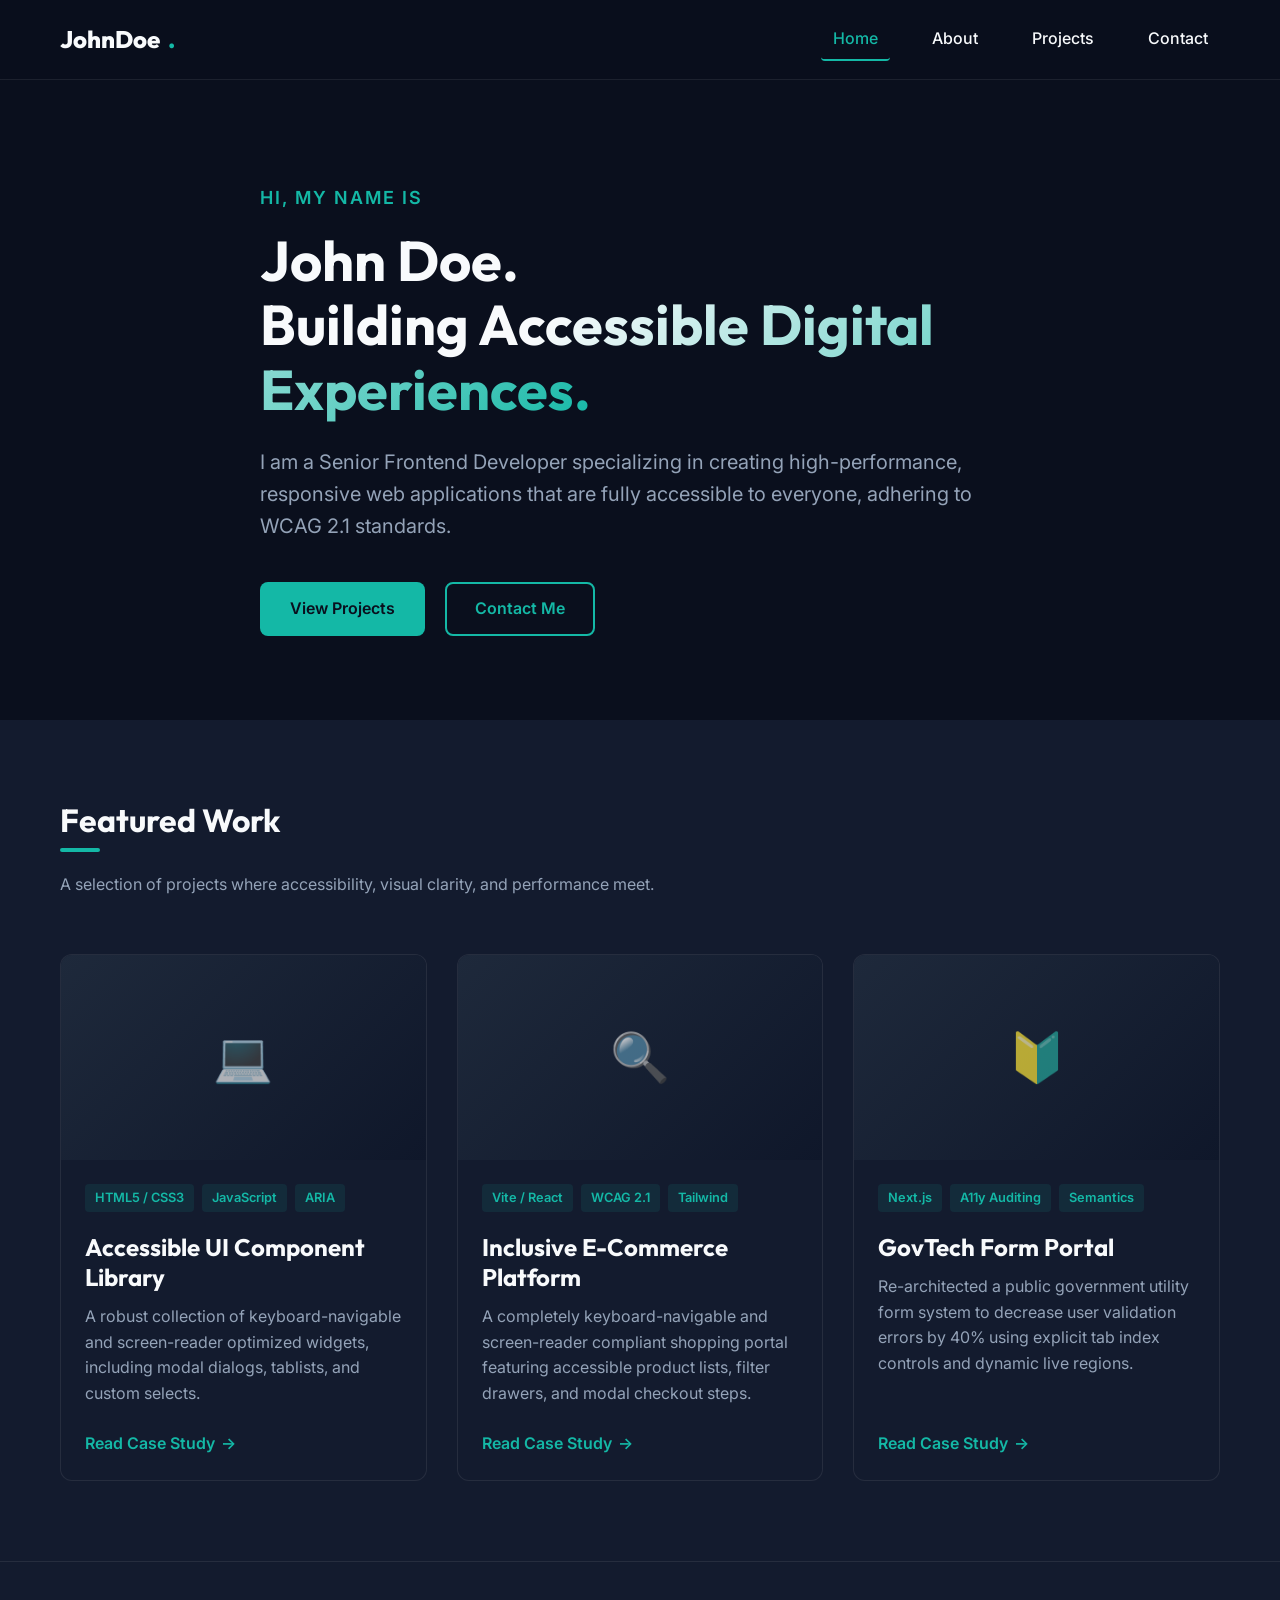
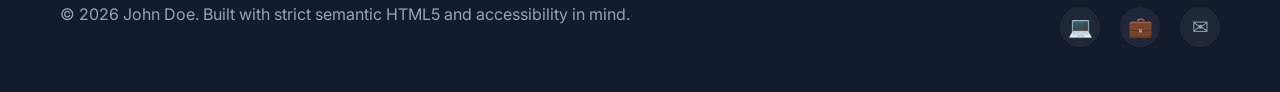
==== index.html @ fc01c6b6 "first commit" ====
<!DOCTYPE html>
<html lang="en">
<head>
  <meta charset="UTF-8">
  <meta name="viewport" content="width=device-width, initial-scale=1.0">
  <meta name="description" content="Welcome to the personal portfolio of John Doe, a Senior Frontend Developer & Accessibility Specialist showcasing premium, accessible web experiences.">
  <title>John Doe | Senior Frontend Developer & Accessibility Specialist</title>

  <!-- Open Graph / Facebook -->
  <meta property="og:type" content="website">
  <meta property="og:url" content="https://johndoe.dev/">
  <meta property="og:title" content="John Doe | Senior Frontend Developer & Accessibility Specialist">
  <meta property="og:description" content="Welcome to the personal portfolio of John Doe, showcasing accessible, responsive, and performant web development projects.">
  <meta property="og:image" content="assets/images/og-image.png">

  <!-- Twitter -->
  <meta property="twitter:card" content="summary_large_image">
  <meta property="twitter:url" content="https://johndoe.dev/">
  <meta property="twitter:title" content="John Doe | Senior Frontend Developer & Accessibility Specialist">
  <meta property="twitter:description" content="Welcome to the personal portfolio of John Doe, showcasing accessible, responsive, and performant web development projects.">
  <meta property="twitter:image" content="assets/images/og-image.png">

  <!-- Stylesheet -->
  <link rel="stylesheet" href="assets/css/styles.css">
</head>
<body>

  <!-- Skip to Content Link (WCAG 2.4.1 Bypass Blocks) -->
  <a href="#main-content" class="skip-link">Skip to main content</a>

  <!-- Header Section -->
  <header>
    <div class="container header-container">
      <a href="index.html" class="logo" aria-label="John Doe Home">
        JohnDoe<span class="logo-dot" aria-hidden="true">.</span>
      </a>

      <!-- Navigation Landmark (WCAG 1.3.1 & 2.4.4) -->
      <nav aria-label="Primary Navigation">
        <button id="menu-toggle" class="menu-toggle" aria-expanded="false" aria-controls="nav-menu" aria-label="Open primary menu">
          <span aria-hidden="true">&#9776;</span>
        </button>
        <ul id="nav-menu" class="nav-menu">
          <li><a href="index.html" class="nav-link active" aria-current="page">Home</a></li>
          <li><a href="about.html" class="nav-link">About</a></li>
          <li><a href="projects.html" class="nav-link">Projects</a></li>
          <li><a href="contact.html" class="nav-link">Contact</a></li>
        </ul>
      </nav>
    </div>
  </header>

  <!-- Main Content Landmark -->
  <main id="main-content">

    <!-- Hero Section -->
    <section class="hero" aria-label="Introduction">
      <div class="container hero-content">
        <p class="hero-subtitle">Hi, my name is</p>
        <h1 class="hero-title">
          John Doe. <br>
          <span>Building Accessible Digital Experiences.</span>
        </h1>
        <p class="hero-description">
          I am a Senior Frontend Developer specializing in creating high-performance, responsive web applications that are fully accessible to everyone, adhering to WCAG 2.1 standards.
        </p>
        <div class="btn-group">
          <a href="projects.html" class="btn btn-primary" aria-label="View John Doe's projects and work portfolio">View Projects</a>
          <a href="contact.html" class="btn btn-secondary" aria-label="Contact John Doe for collaboration opportunities">Contact Me</a>
        </div>
      </div>
    </section>

    <!-- Featured Projects Section -->
    <section class="section section-alt" aria-labelledby="featured-projects-title">
      <div class="container">
        <div class="section-header">
          <h2 id="featured-projects-title">Featured Work</h2>
          <p>A selection of projects where accessibility, visual clarity, and performance meet.</p>
        </div>

        <div class="grid-3">
          
          <!-- Project Card 1 (WCAG 1.3.1 Semantic Landmark) -->
          <article class="project-card" aria-labelledby="project-1-title">
            <div class="project-img-wrapper" aria-hidden="true">
              <!-- Placeholder representation: in production, this is an <img> with alt text -->
              <span class="project-img-placeholder">&#128187;</span>
            </div>
            <div class="project-body">
              <ul class="project-tags" aria-label="Technologies used">
                <li class="project-tag">HTML5 / CSS3</li>
                <li class="project-tag">JavaScript</li>
                <li class="project-tag">ARIA</li>
              </ul>
              <h3 id="project-1-title" class="project-title">Accessible UI Component Library</h3>
              <p>A robust collection of keyboard-navigable and screen-reader optimized widgets, including modal dialogs, tablists, and custom selects.</p>
              <a href="projects.html" class="project-link" aria-label="Read case study about the Accessible UI Component Library project">
                Read Case Study <span aria-hidden="true">&rarr;</span>
              </a>
            </div>
          </article>

          <!-- Project Card 2 -->
          <article class="project-card" aria-labelledby="project-2-title">
            <div class="project-img-wrapper" aria-hidden="true">
              <span class="project-img-placeholder">&#128269;</span>
            </div>
            <div class="project-body">
              <ul class="project-tags" aria-label="Technologies used">
                <li class="project-tag">Vite / React</li>
                <li class="project-tag">WCAG 2.1</li>
                <li class="project-tag">Tailwind</li>
              </ul>
              <h3 id="project-2-title" class="project-title">Inclusive E-Commerce Platform</h3>
              <p>A completely keyboard-navigable and screen-reader compliant shopping portal featuring accessible product lists, filter drawers, and modal checkout steps.</p>
              <a href="projects.html" class="project-link" aria-label="Read case study about the Inclusive E-Commerce Platform project">
                Read Case Study <span aria-hidden="true">&rarr;</span>
              </a>
            </div>
          </article>

          <!-- Project Card 3 -->
          <article class="project-card" aria-labelledby="project-3-title">
            <div class="project-img-wrapper" aria-hidden="true">
              <span class="project-img-placeholder">&#128304;</span>
            </div>
            <div class="project-body">
              <ul class="project-tags" aria-label="Technologies used">
                <li class="project-tag">Next.js</li>
                <li class="project-tag">A11y Auditing</li>
                <li class="project-tag">Semantics</li>
              </ul>
              <h3 id="project-3-title" class="project-title">GovTech Form Portal</h3>
              <p>Re-architected a public government utility form system to decrease user validation errors by 40% using explicit tab index controls and dynamic live regions.</p>
              <a href="projects.html" class="project-link" aria-label="Read case study about the GovTech Form Portal project">
                Read Case Study <span aria-hidden="true">&rarr;</span>
              </a>
            </div>
          </article>

        </div>
      </div>
    </section>
  </main>

  <!-- Footer Landmark (WCAG 1.3.1 Content Info) -->
  <footer>
    <div class="container footer-container">
      <p>&copy; 2026 John Doe. Built with strict semantic HTML5 and accessibility in mind.</p>
      
      <!-- Social links with ARIA labels to provide descriptive context -->
      <ul class="footer-socials" aria-label="Social media and professional profiles">
        <li>
          <a href="https://github.com" class="footer-social-link" aria-label="GitHub Profile" target="_blank" rel="noopener noreferrer">
            <span aria-hidden="true">&#128187;</span>
          </a>
        </li>
        <li>
          <a href="https://linkedin.com" class="footer-social-link" aria-label="LinkedIn Profile" target="_blank" rel="noopener noreferrer">
            <span aria-hidden="true">&#128188;</span>
          </a>
        </li>
        <li>
          <a href="mailto:contact@johndoe.dev" class="footer-social-link" aria-label="Send John an Email">
            <span aria-hidden="true">&#9993;</span>
          </a>
        </li>
      </ul>
    </div>
  </footer>

  <!-- Main JavaScript File -->
  <script src="assets/js/main.js"></script>
</body>
</html>
---- assets/css/styles.css ----
/* Reset and Base Styles */
@import url('https://fonts.googleapis.com/css2?family=Inter:wght@300;400;500;600;700&family=Outfit:wght@400;500;600;700;800&display=swap');

:root {
  /* Color Palette (WCAG Compliant dark mode) */
  --color-bg-primary: #0a0f1d;
  --color-bg-secondary: #131b2e;
  --color-bg-tertiary: #1e293b;
  --color-text-primary: #f8fafc;
  --color-text-secondary: #94a3b8;
  --color-accent: #14b8a6; /* Teal - contrast ~8.3:1 against primary bg */
  --color-accent-hover: #2dd4bf;
  --color-focus: #f59e0b; /* Amber - High contrast focus ring for keyboard nav */
  --color-error: #ef4444; /* Accessible red for validation */
  --color-success: #10b981; /* Accessible green for feedback */
  --color-card-border: rgba(255, 255, 255, 0.08);

  /* Typography */
  --font-heading: 'Outfit', -apple-system, BlinkMacSystemFont, "Segoe UI", Roboto, Helvetica, Arial, sans-serif;
  --font-body: 'Inter', -apple-system, BlinkMacSystemFont, "Segoe UI", Roboto, Helvetica, Arial, sans-serif;

  /* Layout */
  --container-max-width: 1200px;
  --header-height: 80px;

  /* Transitions */
  --transition-smooth: all 0.3s cubic-bezier(0.4, 0, 0.2, 1);
}

/* Light Theme support via prefers-color-scheme if needed, but we provide a premium curated high-contrast dark palette by default */

*, *::before, *::after {
  box-sizing: border-box;
  margin: 0;
  padding: 0;
}

html {
  font-size: 16px;
  scroll-behavior: smooth;
  height: 100%;
}

body {
  font-family: var(--font-body);
  background-color: var(--color-bg-primary);
  color: var(--color-text-primary);
  line-height: 1.6;
  min-height: 100%;
  display: flex;
  flex-direction: column;
  overflow-x: hidden;
}

/* Screen Reader / Keyboard Navigation Utilities */
.skip-link {
  position: absolute;
  top: -100px;
  left: 20px;
  background-color: var(--color-focus);
  color: #000000;
  padding: 10px 20px;
  font-weight: 700;
  border-radius: 4px;
  z-index: 9999;
  transition: top 0.2s ease;
  text-decoration: none;
}

.skip-link:focus-visible {
  top: 20px;
  outline: 3px solid #000000;
}

/* Accessibility: Hide visually but leave accessible to screen readers */
.visually-hidden {
  position: absolute;
  width: 1px;
  height: 1px;
  padding: 0;
  margin: -1px;
  overflow: hidden;
  clip: rect(0, 0, 0, 0);
  white-space: nowrap;
  border: 0;
}

/* Custom Accessible Focus Indicators (WCAG 2.4.7 & 2.4.11) */
*:focus {
  outline: none; /* Disable default browser outline so we can provide a consistent high-contrast one */
}

*:focus-visible {
  outline: 3px solid var(--color-focus);
  outline-offset: 4px;
}

a:focus-visible,
button:focus-visible,
input:focus-visible,
textarea:focus-visible,
select:focus-visible {
  outline: 3px solid var(--color-focus);
  outline-offset: 4px;
}

/* Typography styles */
h1, h2, h3, h4, h5, h6 {
  font-family: var(--font-heading);
  color: var(--color-text-primary);
  font-weight: 700;
  line-height: 1.25;
}

h1 {
  font-size: 2.5rem;
  margin-bottom: 1.5rem;
}

h2 {
  font-size: 2rem;
  margin-bottom: 1.25rem;
  position: relative;
  display: inline-block;
}

h2::after {
  content: '';
  display: block;
  width: 40px;
  height: 4px;
  background: var(--color-accent);
  margin-top: 8px;
  border-radius: 2px;
}

h3 {
  font-size: 1.5rem;
  margin-bottom: 1rem;
}

p {
  color: var(--color-text-secondary);
  margin-bottom: 1.5rem;
  font-size: 1rem;
}

a {
  color: var(--color-accent);
  text-decoration: none;
  transition: var(--transition-smooth);
}

a:hover {
  color: var(--color-accent-hover);
  text-decoration: underline;
}

/* Global Layout & Container */
.container {
  width: 100%;
  max-width: var(--container-max-width);
  margin: 0 auto;
  padding: 0 20px;
}

/* Header & Navigation */
header {
  background-color: rgba(10, 15, 29, 0.85);
  backdrop-filter: blur(12px);
  -webkit-backdrop-filter: blur(12px);
  position: sticky;
  top: 0;
  z-index: 1000;
  border-bottom: 1px solid var(--color-card-border);
  height: var(--header-height);
  display: flex;
  align-items: center;
}

.header-container {
  display: flex;
  justify-content: space-between;
  align-items: center;
  width: 100%;
}

.logo {
  font-family: var(--font-heading);
  font-size: 1.5rem;
  font-weight: 800;
  color: var(--color-text-primary);
  display: flex;
  align-items: center;
  gap: 8px;
  text-decoration: none;
}

.logo:hover {
  text-decoration: none;
}

.logo-dot {
  color: var(--color-accent);
}

/* Navigation Links */
.nav-menu {
  display: flex;
  list-style: none;
  gap: 30px;
  align-items: center;
}

.nav-link {
  color: var(--color-text-primary);
  font-weight: 500;
  padding: 8px 12px;
  border-radius: 4px;
  transition: var(--transition-smooth);
  border-bottom: 2px solid transparent;
  display: inline-block;
}

.nav-link:hover, .nav-link.active {
  color: var(--color-accent);
  text-decoration: none;
}

.nav-link.active {
  border-bottom-color: var(--color-accent);
}

/* Mobile Navigation Toggle */
.menu-toggle {
  display: none;
  background: none;
  border: none;
  color: var(--color-text-primary);
  font-size: 1.75rem;
  cursor: pointer;
  padding: 8px;
  border-radius: 4px;
  transition: var(--transition-smooth);
}

.menu-toggle:hover {
  color: var(--color-accent);
}

/* Footer Section */
footer {
  background-color: var(--color-bg-secondary);
  padding: 40px 0;
  border-top: 1px solid var(--color-card-border);
  margin-top: auto;
}

.footer-container {
  display: flex;
  justify-content: space-between;
  align-items: center;
  flex-wrap: wrap;
  gap: 20px;
}

.footer-socials {
  display: flex;
  gap: 20px;
  list-style: none;
}

.footer-social-link {
  color: var(--color-text-secondary);
  font-size: 1.25rem;
  transition: var(--transition-smooth);
  display: inline-flex;
  align-items: center;
  justify-content: center;
  width: 40px;
  height: 40px;
  border-radius: 50%;
  background-color: rgba(255, 255, 255, 0.05);
}

.footer-social-link:hover {
  color: var(--color-accent);
  background-color: rgba(20, 184, 166, 0.1);
  transform: translateY(-3px);
  text-decoration: none;
}

/* Hero Section */
.hero {
  padding: 100px 0 80px;
  display: flex;
  align-items: center;
  min-height: calc(80vh - var(--header-height));
}

.hero-content {
  max-width: 800px;
}

.hero-subtitle {
  color: var(--color-accent);
  font-weight: 600;
  font-size: 1.125rem;
  text-transform: uppercase;
  letter-spacing: 2px;
  margin-bottom: 1rem;
}

.hero-title {
  font-size: 3.5rem;
  line-height: 1.15;
  margin-bottom: 1.5rem;
}

.hero-title span {
  background: linear-gradient(135deg, var(--color-text-primary) 30%, var(--color-accent));
  -webkit-background-clip: text;
  -webkit-text-fill-color: transparent;
}

.hero-description {
  font-size: 1.25rem;
  margin-bottom: 2.5rem;
}

.btn-group {
  display: flex;
  gap: 20px;
  flex-wrap: wrap;
}

.btn {
  display: inline-block;
  padding: 12px 28px;
  font-weight: 600;
  border-radius: 8px;
  transition: var(--transition-smooth);
  cursor: pointer;
  font-size: 1rem;
  border: 2px solid transparent;
  text-align: center;
}

.btn-primary {
  background-color: var(--color-accent);
  color: var(--color-bg-primary);
}

.btn-primary:hover {
  background-color: var(--color-accent-hover);
  color: var(--color-bg-primary);
  text-decoration: none;
  transform: translateY(-2px);
}

.btn-secondary {
  border-color: var(--color-accent);
  color: var(--color-accent);
  background-color: transparent;
}

.btn-secondary:hover {
  background-color: rgba(20, 184, 166, 0.1);
  text-decoration: none;
  transform: translateY(-2px);
}

/* Sections */
.section {
  padding: 80px 0;
}

.section-alt {
  background-color: var(--color-bg-secondary);
}

.section-header {
  margin-bottom: 3.5rem;
}

/* Grid Layouts */
.grid-3 {
  display: grid;
  grid-template-columns: repeat(auto-fit, minmax(300px, 1fr));
  gap: 30px;
}

/* Project Cards */
.project-card {
  background-color: var(--color-bg-secondary);
  border: 1px solid var(--color-card-border);
  border-radius: 12px;
  overflow: hidden;
  transition: var(--transition-smooth);
  height: 100%;
  display: flex;
  flex-direction: column;
}

.project-card:hover {
  transform: translateY(-6px);
  border-color: rgba(20, 184, 166, 0.3);
  box-shadow: 0 12px 30px rgba(0, 0, 0, 0.2);
}

.project-img-wrapper {
  position: relative;
  aspect-ratio: 16/9;
  background: linear-gradient(135deg, #1e293b, #0f172a);
  display: flex;
  align-items: center;
  justify-content: center;
  overflow: hidden;
}

.project-img-placeholder {
  color: var(--color-accent);
  font-size: 3rem;
  opacity: 0.7;
}

.project-body {
  padding: 24px;
  display: flex;
  flex-direction: column;
  flex-grow: 1;
}

.project-title {
  margin-bottom: 12px;
}

.project-tags {
  display: flex;
  gap: 8px;
  flex-wrap: wrap;
  list-style: none;
  margin-bottom: 20px;
}

.project-tag {
  background-color: rgba(20, 184, 166, 0.1);
  color: var(--color-accent);
  font-size: 0.8rem;
  font-weight: 600;
  padding: 4px 10px;
  border-radius: 4px;
}

.project-link {
  margin-top: auto;
  font-weight: 600;
  display: inline-flex;
  align-items: center;
  gap: 6px;
}

/* About Layout */
.about-grid {
  display: grid;
  grid-template-columns: 1fr 1.25fr;
  gap: 60px;
  align-items: center;
}

.about-img-placeholder {
  aspect-ratio: 1;
  background: linear-gradient(135deg, var(--color-bg-tertiary), var(--color-bg-secondary));
  border: 1px solid var(--color-card-border);
  border-radius: 20px;
  position: relative;
  display: flex;
  justify-content: center;
  align-items: center;
  max-width: 400px;
  justify-self: center;
  width: 100%;
}

.about-img-placeholder::before {
  content: '';
  position: absolute;
  inset: -10px;
  border: 2px solid var(--color-accent);
  border-radius: 24px;
  z-index: -1;
  opacity: 0.3;
}

.skills-container {
  margin-top: 40px;
}

.skills-list {
  display: flex;
  flex-wrap: wrap;
  gap: 12px;
  list-style: none;
}

.skill-item {
  background-color: var(--color-bg-tertiary);
  border: 1px solid var(--color-card-border);
  padding: 8px 16px;
  border-radius: 8px;
  font-weight: 500;
  display: flex;
  align-items: center;
  gap: 8px;
}

/* Timeline/Experience */
.timeline {
  position: relative;
  padding-left: 30px;
  margin-top: 30px;
}

.timeline::before {
  content: '';
  position: absolute;
  left: 0;
  top: 8px;
  bottom: 8px;
  width: 2px;
  background-color: var(--color-card-border);
}

.timeline-item {
  position: relative;
  margin-bottom: 40px;
}

.timeline-item:last-child {
  margin-bottom: 0;
}

.timeline-dot {
  position: absolute;
  left: -35px;
  top: 6px;
  width: 12px;
  height: 12px;
  border-radius: 50%;
  background-color: var(--color-accent);
  border: 2px solid var(--color-bg-primary);
}

.timeline-date {
  font-weight: 600;
  color: var(--color-accent);
  font-size: 0.9rem;
  margin-bottom: 6px;
}

/* Filter Controls (Projects Page) */
.filter-controls {
  display: flex;
  gap: 12px;
  flex-wrap: wrap;
  margin-bottom: 40px;
  justify-content: center;
}

.filter-btn {
  background-color: var(--color-bg-secondary);
  border: 1px solid var(--color-card-border);
  color: var(--color-text-secondary);
  padding: 8px 20px;
  border-radius: 8px;
  font-weight: 600;
  cursor: pointer;
  transition: var(--transition-smooth);
}

.filter-btn:hover {
  border-color: var(--color-accent);
  color: var(--color-text-primary);
}

.filter-btn.active {
  background-color: var(--color-accent);
  color: var(--color-bg-primary);
  border-color: var(--color-accent);
}

/* Accessible Contact Form styles */
.contact-grid {
  display: grid;
  grid-template-columns: 1fr 1.5fr;
  gap: 60px;
}

.contact-info {
  display: flex;
  flex-direction: column;
  gap: 30px;
}

.contact-info-item {
  display: flex;
  gap: 16px;
}

.contact-info-icon {
  font-size: 1.5rem;
  color: var(--color-accent);
  flex-shrink: 0;
}

.form-group {
  margin-bottom: 24px;
  position: relative;
}

.form-label {
  display: block;
  font-weight: 600;
  margin-bottom: 8px;
  color: var(--color-text-primary);
}

.form-required {
  color: var(--color-error);
  margin-left: 2px;
}

.form-control {
  width: 100%;
  background-color: var(--color-bg-secondary);
  border: 1px solid var(--color-card-border);
  border-radius: 8px;
  padding: 12px 16px;
  color: var(--color-text-primary);
  font-family: var(--font-body);
  font-size: 1rem;
  transition: var(--transition-smooth);
}

.form-control:hover {
  border-color: rgba(255, 255, 255, 0.15);
}

.form-control:focus {
  border-color: var(--color-accent);
}

/* Form Validation styling */
.form-control.invalid {
  border-color: var(--color-error);
}

.form-error {
  display: none;
  color: var(--color-error);
  font-size: 0.875rem;
  margin-top: 6px;
  font-weight: 500;
}

.form-control.invalid + .form-error {
  display: block;
}

.form-hint {
  display: block;
  color: var(--color-text-secondary);
  font-size: 0.8rem;
  margin-top: 4px;
}

/* Success / Error Alerts for Forms */
.alert {
  padding: 16px;
  border-radius: 8px;
  margin-bottom: 24px;
  display: none;
  font-weight: 500;
}

.alert-success {
  background-color: rgba(16, 185, 129, 0.15);
  color: var(--color-success);
  border: 1px solid rgba(16, 185, 129, 0.3);
}

.alert-error {
  background-color: rgba(239, 68, 68, 0.15);
  color: var(--color-error);
  border: 1px solid rgba(239, 68, 68, 0.3);
}

/* Responsiveness & Media Queries */
@media (max-width: 992px) {
  h1 {
    font-size: 2.25rem;
  }
  .about-grid, .contact-grid {
    grid-template-columns: 1fr;
    gap: 40px;
  }
  .about-img-placeholder {
    max-width: 320px;
  }
}

@media (max-width: 768px) {
  header {
    height: 70px;
  }

  .menu-toggle {
    display: block; /* Show hamburger button on mobile */
    z-index: 1001;
  }

  .nav-menu {
    position: fixed;
    top: 0;
    right: -100%;
    width: 280px;
    height: 100vh;
    background-color: var(--color-bg-secondary);
    border-left: 1px solid var(--color-card-border);
    flex-direction: column;
    justify-content: center;
    align-items: flex-start;
    padding: 80px 40px;
    gap: 24px;
    transition: right 0.3s cubic-bezier(0.4, 0, 0.2, 1);
    box-shadow: -10px 0 30px rgba(0, 0, 0, 0.3);
    z-index: 1000;
  }

  .nav-menu.open {
    right: 0;
  }

  .nav-menu.open .nav-link {
    width: 100%;
  }

  .hero {
    padding: 60px 0;
  }

  .hero-title {
    font-size: 2.5rem;
  }

  .grid-3 {
    grid-template-columns: 1fr;
  }

  .footer-container {
    flex-direction: column;
    text-align: center;
  }
}

/* Accessibility: Support prefers-reduced-motion (WCAG 2.2.3 / 2.3.3) */
@media (prefers-reduced-motion: reduce) {
  html {
    scroll-behavior: auto;
  }

  *, *::before, *::after {
    animation-delay: -1ms !important;
    animation-duration: 1ms !important;
    animation-iteration-count: 1 !important;
    background-attachment: initial !important;
    scroll-behavior: auto !important;
    transition-duration: 0s !important;
    transition-delay: 0s !important;
  }

  .project-card:hover, .footer-social-link:hover, .btn:hover {
    transform: none !important;
  }
}
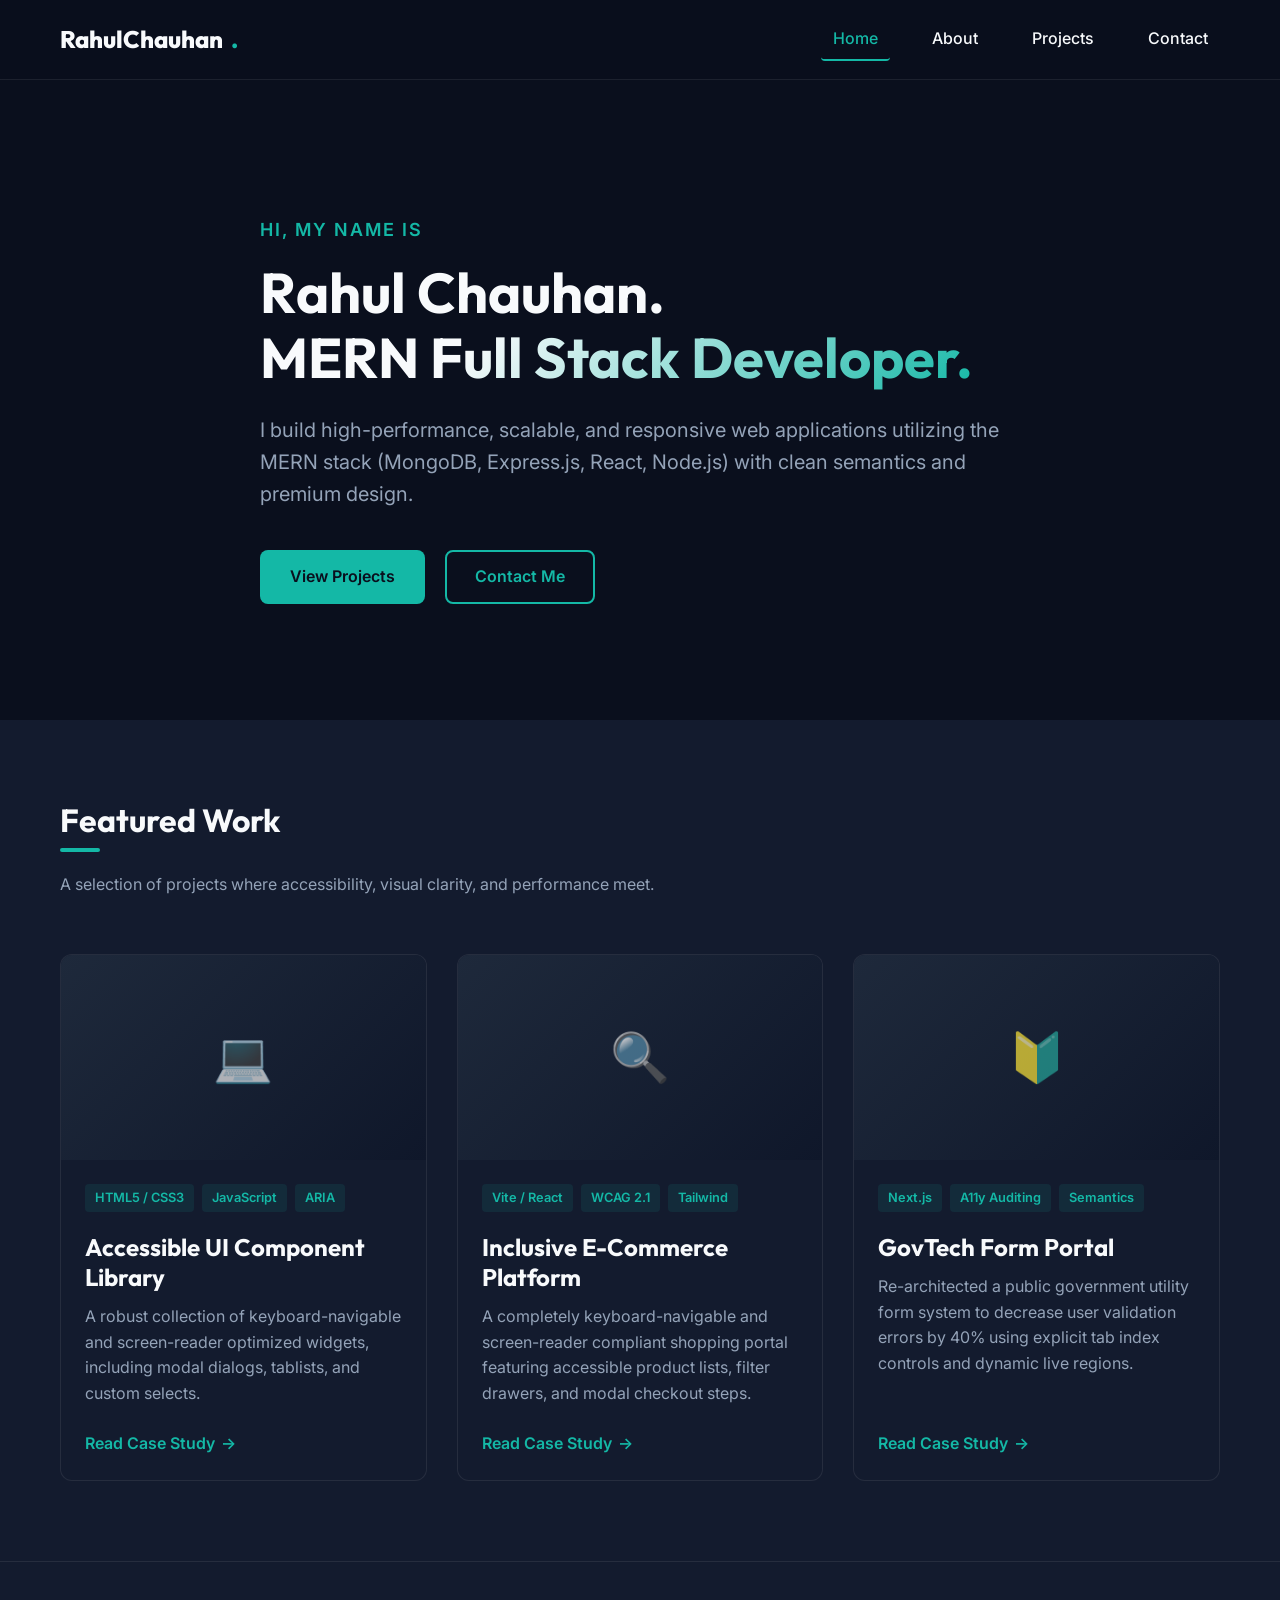
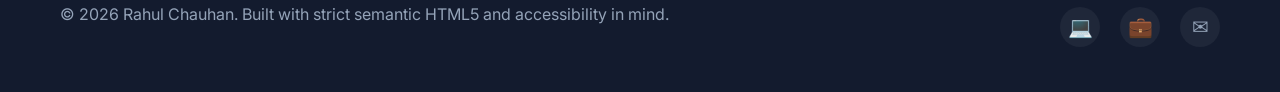
==== commit d04d2f44: "Customize portfolio details for Rahul Chauhan (MERN Stack)" ====
--- a/index.html
+++ b/index.html
@@ -3,21 +3,21 @@
 <head>
   <meta charset="UTF-8">
   <meta name="viewport" content="width=device-width, initial-scale=1.0">
-  <meta name="description" content="Welcome to the personal portfolio of John Doe, a Senior Frontend Developer & Accessibility Specialist showcasing premium, accessible web experiences.">
-  <title>John Doe | Senior Frontend Developer & Accessibility Specialist</title>
+  <meta name="description" content="Welcome to the personal portfolio of Rahul Chauhan, a MERN Full Stack Developer showcasing high-performance, scalable web applications.">
+  <title>Rahul Chauhan | MERN Full Stack Developer</title>
 
   <!-- Open Graph / Facebook -->
   <meta property="og:type" content="website">
-  <meta property="og:url" content="https://johndoe.dev/">
-  <meta property="og:title" content="John Doe | Senior Frontend Developer & Accessibility Specialist">
-  <meta property="og:description" content="Welcome to the personal portfolio of John Doe, showcasing accessible, responsive, and performant web development projects.">
+  <meta property="og:url" content="https://github.com/srrahulchauhan/portfolio3">
+  <meta property="og:title" content="Rahul Chauhan | MERN Full Stack Developer">
+  <meta property="og:description" content="Welcome to the personal portfolio of Rahul Chauhan, showcasing full-stack MERN (MongoDB, Express, React, Node.js) web development projects.">
   <meta property="og:image" content="assets/images/og-image.png">
 
   <!-- Twitter -->
   <meta property="twitter:card" content="summary_large_image">
-  <meta property="twitter:url" content="https://johndoe.dev/">
-  <meta property="twitter:title" content="John Doe | Senior Frontend Developer & Accessibility Specialist">
-  <meta property="twitter:description" content="Welcome to the personal portfolio of John Doe, showcasing accessible, responsive, and performant web development projects.">
+  <meta property="twitter:url" content="https://github.com/srrahulchauhan/portfolio3">
+  <meta property="twitter:title" content="Rahul Chauhan | MERN Full Stack Developer">
+  <meta property="twitter:description" content="Welcome to the personal portfolio of Rahul Chauhan, showcasing full-stack MERN (MongoDB, Express, React, Node.js) web development projects.">
   <meta property="twitter:image" content="assets/images/og-image.png">
 
   <!-- Stylesheet -->
@@ -31,8 +31,8 @@
   <!-- Header Section -->
   <header>
     <div class="container header-container">
-      <a href="index.html" class="logo" aria-label="John Doe Home">
-        JohnDoe<span class="logo-dot" aria-hidden="true">.</span>
+      <a href="index.html" class="logo" aria-label="Rahul Chauhan Home">
+        RahulChauhan<span class="logo-dot" aria-hidden="true">.</span>
       </a>
 
       <!-- Navigation Landmark (WCAG 1.3.1 & 2.4.4) -->
@@ -58,15 +58,15 @@
       <div class="container hero-content">
         <p class="hero-subtitle">Hi, my name is</p>
         <h1 class="hero-title">
-          John Doe. <br>
-          <span>Building Accessible Digital Experiences.</span>
+          Rahul Chauhan. <br>
+          <span>MERN Full Stack Developer.</span>
         </h1>
         <p class="hero-description">
-          I am a Senior Frontend Developer specializing in creating high-performance, responsive web applications that are fully accessible to everyone, adhering to WCAG 2.1 standards.
+          I build high-performance, scalable, and responsive web applications utilizing the MERN stack (MongoDB, Express.js, React, Node.js) with clean semantics and premium design.
         </p>
         <div class="btn-group">
-          <a href="projects.html" class="btn btn-primary" aria-label="View John Doe's projects and work portfolio">View Projects</a>
-          <a href="contact.html" class="btn btn-secondary" aria-label="Contact John Doe for collaboration opportunities">Contact Me</a>
+          <a href="projects.html" class="btn btn-primary" aria-label="View Rahul Chauhan's projects and work portfolio">View Projects</a>
+          <a href="contact.html" class="btn btn-secondary" aria-label="Contact Rahul Chauhan for collaboration opportunities">Contact Me</a>
         </div>
       </div>
     </section>
@@ -147,12 +147,12 @@
   <!-- Footer Landmark (WCAG 1.3.1 Content Info) -->
   <footer>
     <div class="container footer-container">
-      <p>&copy; 2026 John Doe. Built with strict semantic HTML5 and accessibility in mind.</p>
+      <p>&copy; 2026 Rahul Chauhan. Built with strict semantic HTML5 and accessibility in mind.</p>
       
       <!-- Social links with ARIA labels to provide descriptive context -->
       <ul class="footer-socials" aria-label="Social media and professional profiles">
         <li>
-          <a href="https://github.com" class="footer-social-link" aria-label="GitHub Profile" target="_blank" rel="noopener noreferrer">
+          <a href="https://github.com/srrahulchauhan" class="footer-social-link" aria-label="GitHub Profile" target="_blank" rel="noopener noreferrer">
             <span aria-hidden="true">&#128187;</span>
           </a>
         </li>
@@ -162,7 +162,7 @@
           </a>
         </li>
         <li>
-          <a href="mailto:contact@johndoe.dev" class="footer-social-link" aria-label="Send John an Email">
+          <a href="mailto:rc093140@gmail.com" class="footer-social-link" aria-label="Send Rahul an Email">
             <span aria-hidden="true">&#9993;</span>
           </a>
         </li>
